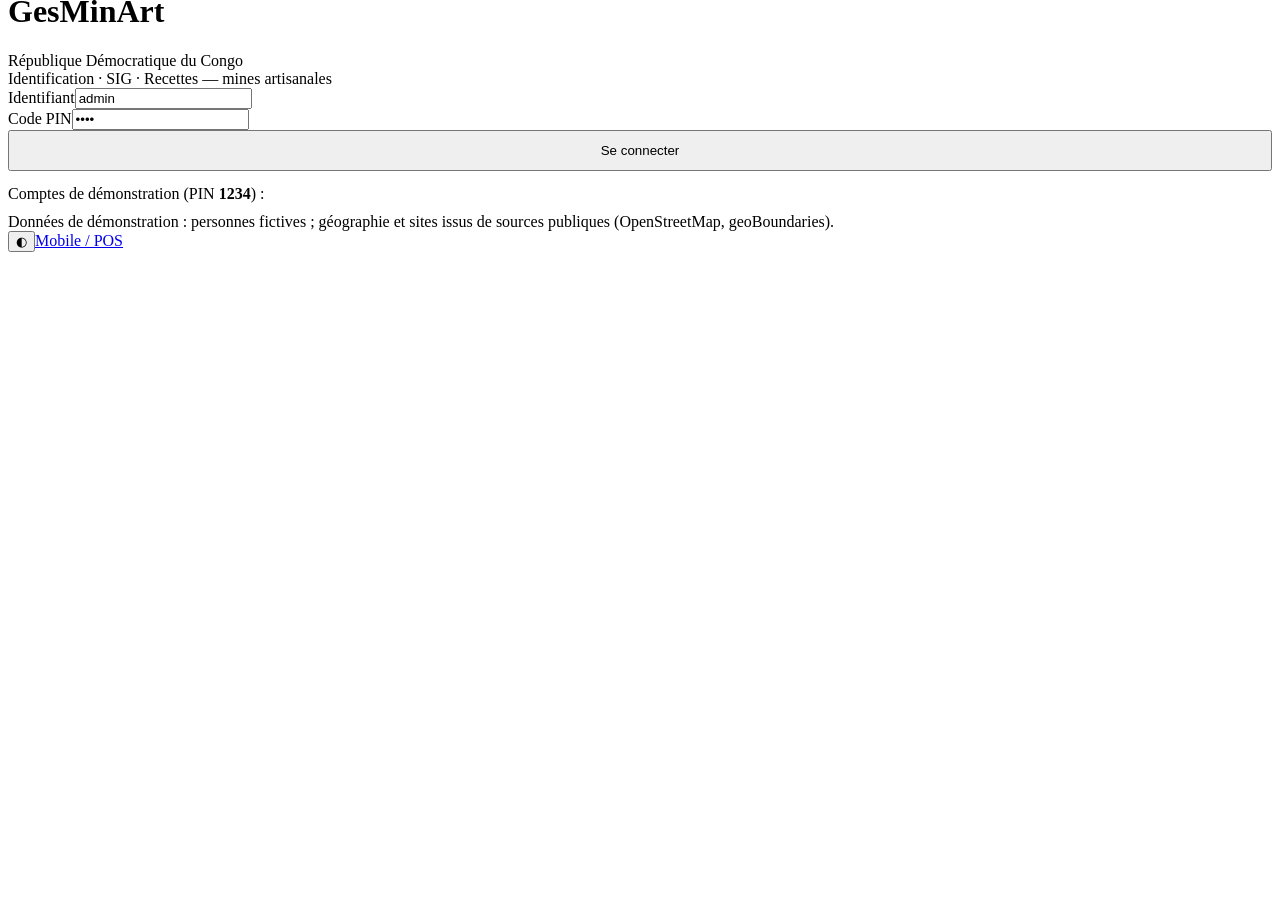
==== index.html @ d754324a "Sites repliques de demonstration (web et mobile), donnees fictives, lecture seule" ====
<!doctype html>
<html lang="fr">
<head><script>window.DEMO_BASE="/GesMinArt_Public";</script><script src="/GesMinArt_Public/demo-shim.js"></script>
<meta charset="utf-8">
<meta name="viewport" content="width=device-width, initial-scale=1">
<title>GesMinArt — Plateforme nationale des mines artisanales</title>
<meta name="theme-color" content="#0b1e3f">
<link rel="icon" href="/GesMinArt_Public/img/rdc-map.svg" type="image/svg+xml">
<link rel="stylesheet" href="/GesMinArt_Public/vendor/leaflet.css">
<link rel="stylesheet" href="/GesMinArt_Public/css/app.css">
</head>
<body>
<div id="login">
  <form class="login-box" id="loginForm" autocomplete="off">
    <div class="ruban" style="margin:-28px -28px 20px;border-radius:18px 18px 0 0"></div>
    <div class="brand"><div id="loginLogo"></div><div><h1>GesMinArt</h1><div class="sub">République Démocratique du Congo<br>Identification · SIG · Recettes — mines artisanales</div></div></div>
    <div class="f"><label for="lg">Identifiant</label><input id="lg" value="admin" required></div>
    <div class="f"><label for="pn">Code PIN</label><input id="pn" type="password" value="1234" required inputmode="numeric"></div>
    <button class="btn pri" style="width:100%;justify-content:center;padding:11px">Se connecter</button>
    <div id="lerr" class="alert bad" style="display:none;margin:12px 0 0"></div>
    <p class="muted small" style="margin:14px 0 4px">Comptes de démonstration (PIN <b>1234</b>) :</p>
    <div class="demo-users" id="demoUsers"></div>
    <p class="muted small" style="margin:10px 0 0">Données de démonstration : personnes fictives ; géographie et sites issus de sources publiques (OpenStreetMap, geoBoundaries).</p>
  </form>
</div>
<div id="shell">
  <aside class="nav" id="nav"></aside>
  <main><div class="top"><span class="crumb" id="crumb"></span><span class="sp"></span><span class="status" id="livestatus" title="Flux temps réel des institutions"></span><span class="status" id="netstatus"></span><button class="btn sm" id="themeBtn" title="Thème clair / sombre">◐</button><a class="btn sm" href="/GesMinArt_Public/m/" target="_blank" title="Ouvrir l'application mobile / POS">Mobile / POS</a></div>
  <div class="ruban"></div><div id="view"></div></main>
</div>
<div id="toast"></div>
<script src="/GesMinArt_Public/vendor/leaflet.js"></script>
<script src="/GesMinArt_Public/vendor/qrcode.js"></script>
<script type="module" src="/GesMinArt_Public/js/app.js"></script>
</body>
</html>
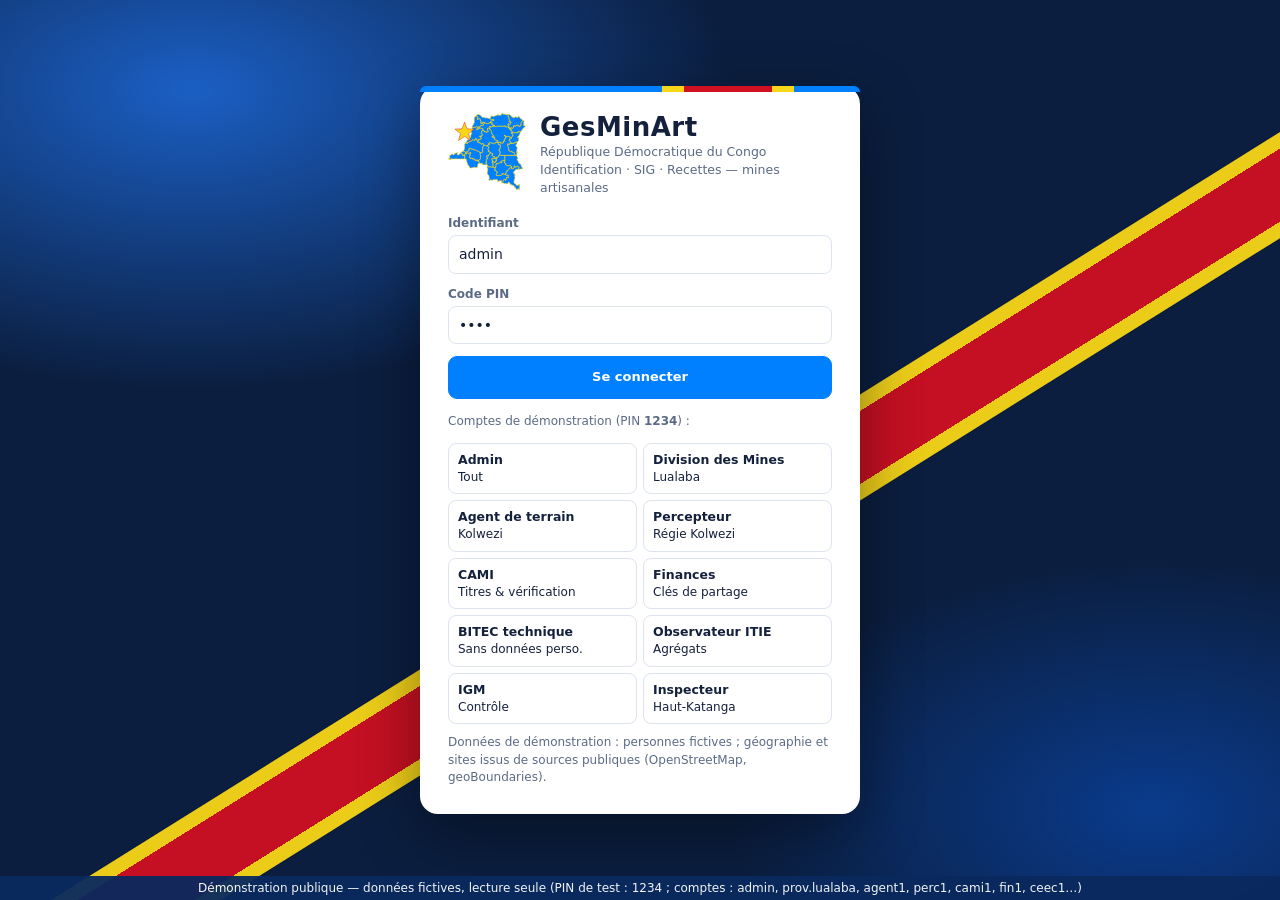
==== commit 39bda051: "Replique des sites web et mobile pour la racine d'un domaine (hebergement OVH)" ====
--- a/index.html
+++ b/index.html
@@ -1,13 +1,13 @@
 <!doctype html>
 <html lang="fr">
-<head><script>window.DEMO_BASE="/GesMinArt_Public";</script><script src="/GesMinArt_Public/demo-shim.js"></script>
+<head><script>window.DEMO_BASE="";</script><script src="/demo-shim.js"></script>
 <meta charset="utf-8">
 <meta name="viewport" content="width=device-width, initial-scale=1">
 <title>GesMinArt — Plateforme nationale des mines artisanales</title>
 <meta name="theme-color" content="#0b1e3f">
-<link rel="icon" href="/GesMinArt_Public/img/rdc-map.svg" type="image/svg+xml">
-<link rel="stylesheet" href="/GesMinArt_Public/vendor/leaflet.css">
-<link rel="stylesheet" href="/GesMinArt_Public/css/app.css">
+<link rel="icon" href="/img/rdc-map.svg" type="image/svg+xml">
+<link rel="stylesheet" href="/vendor/leaflet.css">
+<link rel="stylesheet" href="/css/app.css">
 </head>
 <body>
 <div id="login">
@@ -25,12 +25,12 @@
 </div>
 <div id="shell">
   <aside class="nav" id="nav"></aside>
-  <main><div class="top"><span class="crumb" id="crumb"></span><span class="sp"></span><span class="status" id="livestatus" title="Flux temps réel des institutions"></span><span class="status" id="netstatus"></span><button class="btn sm" id="themeBtn" title="Thème clair / sombre">◐</button><a class="btn sm" href="/GesMinArt_Public/m/" target="_blank" title="Ouvrir l'application mobile / POS">Mobile / POS</a></div>
+  <main><div class="top"><span class="crumb" id="crumb"></span><span class="sp"></span><span class="status" id="livestatus" title="Flux temps réel des institutions"></span><span class="status" id="netstatus"></span><button class="btn sm" id="themeBtn" title="Thème clair / sombre">◐</button><a class="btn sm" href="/m/" target="_blank" title="Ouvrir l'application mobile / POS">Mobile / POS</a></div>
   <div class="ruban"></div><div id="view"></div></main>
 </div>
 <div id="toast"></div>
-<script src="/GesMinArt_Public/vendor/leaflet.js"></script>
-<script src="/GesMinArt_Public/vendor/qrcode.js"></script>
-<script type="module" src="/GesMinArt_Public/js/app.js"></script>
+<script src="/vendor/leaflet.js"></script>
+<script src="/vendor/qrcode.js"></script>
+<script type="module" src="/js/app.js"></script>
 </body>
 </html>
--- a/vendor/leaflet.css
+++ b/vendor/leaflet.css
@@ -0,0 +1,661 @@
+/* required styles */
+
+.leaflet-pane,
+.leaflet-tile,
+.leaflet-marker-icon,
+.leaflet-marker-shadow,
+.leaflet-tile-container,
+.leaflet-pane > svg,
+.leaflet-pane > canvas,
+.leaflet-zoom-box,
+.leaflet-image-layer,
+.leaflet-layer {
+	position: absolute;
+	left: 0;
+	top: 0;
+	}
+.leaflet-container {
+	overflow: hidden;
+	}
+.leaflet-tile,
+.leaflet-marker-icon,
+.leaflet-marker-shadow {
+	-webkit-user-select: none;
+	   -moz-user-select: none;
+	        user-select: none;
+	  -webkit-user-drag: none;
+	}
+/* Prevents IE11 from highlighting tiles in blue */
+.leaflet-tile::selection {
+	background: transparent;
+}
+/* Safari renders non-retina tile on retina better with this, but Chrome is worse */
+.leaflet-safari .leaflet-tile {
+	image-rendering: -webkit-optimize-contrast;
+	}
+/* hack that prevents hw layers "stretching" when loading new tiles */
+.leaflet-safari .leaflet-tile-container {
+	width: 1600px;
+	height: 1600px;
+	-webkit-transform-origin: 0 0;
+	}
+.leaflet-marker-icon,
+.leaflet-marker-shadow {
+	display: block;
+	}
+/* .leaflet-container svg: reset svg max-width decleration shipped in Joomla! (joomla.org) 3.x */
+/* .leaflet-container img: map is broken in FF if you have max-width: 100% on tiles */
+.leaflet-container .leaflet-overlay-pane svg {
+	max-width: none !important;
+	max-height: none !important;
+	}
+.leaflet-container .leaflet-marker-pane img,
+.leaflet-container .leaflet-shadow-pane img,
+.leaflet-container .leaflet-tile-pane img,
+.leaflet-container img.leaflet-image-layer,
+.leaflet-container .leaflet-tile {
+	max-width: none !important;
+	max-height: none !important;
+	width: auto;
+	padding: 0;
+	}
+
+.leaflet-container img.leaflet-tile {
+	/* See: https://bugs.chromium.org/p/chromium/issues/detail?id=600120 */
+	mix-blend-mode: plus-lighter;
+}
+
+.leaflet-container.leaflet-touch-zoom {
+	-ms-touch-action: pan-x pan-y;
+	touch-action: pan-x pan-y;
+	}
+.leaflet-container.leaflet-touch-drag {
+	-ms-touch-action: pinch-zoom;
+	/* Fallback for FF which doesn't support pinch-zoom */
+	touch-action: none;
+	touch-action: pinch-zoom;
+}
+.leaflet-container.leaflet-touch-drag.leaflet-touch-zoom {
+	-ms-touch-action: none;
+	touch-action: none;
+}
+.leaflet-container {
+	-webkit-tap-highlight-color: transparent;
+}
+.leaflet-container a {
+	-webkit-tap-highlight-color: rgba(51, 181, 229, 0.4);
+}
+.leaflet-tile {
+	filter: inherit;
+	visibility: hidden;
+	}
+.leaflet-tile-loaded {
+	visibility: inherit;
+	}
+.leaflet-zoom-box {
+	width: 0;
+	height: 0;
+	-moz-box-sizing: border-box;
+	     box-sizing: border-box;
+	z-index: 800;
+	}
+/* workaround for https://bugzilla.mozilla.org/show_bug.cgi?id=888319 */
+.leaflet-overlay-pane svg {
+	-moz-user-select: none;
+	}
+
+.leaflet-pane         { z-index: 400; }
+
+.leaflet-tile-pane    { z-index: 200; }
+.leaflet-overlay-pane { z-index: 400; }
+.leaflet-shadow-pane  { z-index: 500; }
+.leaflet-marker-pane  { z-index: 600; }
+.leaflet-tooltip-pane   { z-index: 650; }
+.leaflet-popup-pane   { z-index: 700; }
+
+.leaflet-map-pane canvas { z-index: 100; }
+.leaflet-map-pane svg    { z-index: 200; }
+
+.leaflet-vml-shape {
+	width: 1px;
+	height: 1px;
+	}
+.lvml {
+	behavior: url(#default#VML);
+	display: inline-block;
+	position: absolute;
+	}
+
+
+/* control positioning */
+
+.leaflet-control {
+	position: relative;
+	z-index: 800;
+	pointer-events: visiblePainted; /* IE 9-10 doesn't have auto */
+	pointer-events: auto;
+	}
+.leaflet-top,
+.leaflet-bottom {
+	position: absolute;
+	z-index: 1000;
+	pointer-events: none;
+	}
+.leaflet-top {
+	top: 0;
+	}
+.leaflet-right {
+	right: 0;
+	}
+.leaflet-bottom {
+	bottom: 0;
+	}
+.leaflet-left {
+	left: 0;
+	}
+.leaflet-control {
+	float: left;
+	clear: both;
+	}
+.leaflet-right .leaflet-control {
+	float: right;
+	}
+.leaflet-top .leaflet-control {
+	margin-top: 10px;
+	}
+.leaflet-bottom .leaflet-control {
+	margin-bottom: 10px;
+	}
+.leaflet-left .leaflet-control {
+	margin-left: 10px;
+	}
+.leaflet-right .leaflet-control {
+	margin-right: 10px;
+	}
+
+
+/* zoom and fade animations */
+
+.leaflet-fade-anim .leaflet-popup {
+	opacity: 0;
+	-webkit-transition: opacity 0.2s linear;
+	   -moz-transition: opacity 0.2s linear;
+	        transition: opacity 0.2s linear;
+	}
+.leaflet-fade-anim .leaflet-map-pane .leaflet-popup {
+	opacity: 1;
+	}
+.leaflet-zoom-animated {
+	-webkit-transform-origin: 0 0;
+	    -ms-transform-origin: 0 0;
+	        transform-origin: 0 0;
+	}
+svg.leaflet-zoom-animated {
+	will-change: transform;
+}
+
+.leaflet-zoom-anim .leaflet-zoom-animated {
+	-webkit-transition: -webkit-transform 0.25s cubic-bezier(0,0,0.25,1);
+	   -moz-transition:    -moz-transform 0.25s cubic-bezier(0,0,0.25,1);
+	        transition:         transform 0.25s cubic-bezier(0,0,0.25,1);
+	}
+.leaflet-zoom-anim .leaflet-tile,
+.leaflet-pan-anim .leaflet-tile {
+	-webkit-transition: none;
+	   -moz-transition: none;
+	        transition: none;
+	}
+
+.leaflet-zoom-anim .leaflet-zoom-hide {
+	visibility: hidden;
+	}
+
+
+/* cursors */
+
+.leaflet-interactive {
+	cursor: pointer;
+	}
+.leaflet-grab {
+	cursor: -webkit-grab;
+	cursor:    -moz-grab;
+	cursor:         grab;
+	}
+.leaflet-crosshair,
+.leaflet-crosshair .leaflet-interactive {
+	cursor: crosshair;
+	}
+.leaflet-popup-pane,
+.leaflet-control {
+	cursor: auto;
+	}
+.leaflet-dragging .leaflet-grab,
+.leaflet-dragging .leaflet-grab .leaflet-interactive,
+.leaflet-dragging .leaflet-marker-draggable {
+	cursor: move;
+	cursor: -webkit-grabbing;
+	cursor:    -moz-grabbing;
+	cursor:         grabbing;
+	}
+
+/* marker & overlays interactivity */
+.leaflet-marker-icon,
+.leaflet-marker-shadow,
+.leaflet-image-layer,
+.leaflet-pane > svg path,
+.leaflet-tile-container {
+	pointer-events: none;
+	}
+
+.leaflet-marker-icon.leaflet-interactive,
+.leaflet-image-layer.leaflet-interactive,
+.leaflet-pane > svg path.leaflet-interactive,
+svg.leaflet-image-layer.leaflet-interactive path {
+	pointer-events: visiblePainted; /* IE 9-10 doesn't have auto */
+	pointer-events: auto;
+	}
+
+/* visual tweaks */
+
+.leaflet-container {
+	background: #ddd;
+	outline-offset: 1px;
+	}
+.leaflet-container a {
+	color: #0078A8;
+	}
+.leaflet-zoom-box {
+	border: 2px dotted #38f;
+	background: rgba(255,255,255,0.5);
+	}
+
+
+/* general typography */
+.leaflet-container {
+	font-family: "Helvetica Neue", Arial, Helvetica, sans-serif;
+	font-size: 12px;
+	font-size: 0.75rem;
+	line-height: 1.5;
+	}
+
+
+/* general toolbar styles */
+
+.leaflet-bar {
+	box-shadow: 0 1px 5px rgba(0,0,0,0.65);
+	border-radius: 4px;
+	}
+.leaflet-bar a {
+	background-color: #fff;
+	border-bottom: 1px solid #ccc;
+	width: 26px;
+	height: 26px;
+	line-height: 26px;
+	display: block;
+	text-align: center;
+	text-decoration: none;
+	color: black;
+	}
+.leaflet-bar a,
+.leaflet-control-layers-toggle {
+	background-position: 50% 50%;
+	background-repeat: no-repeat;
+	display: block;
+	}
+.leaflet-bar a:hover,
+.leaflet-bar a:focus {
+	background-color: #f4f4f4;
+	}
+.leaflet-bar a:first-child {
+	border-top-left-radius: 4px;
+	border-top-right-radius: 4px;
+	}
+.leaflet-bar a:last-child {
+	border-bottom-left-radius: 4px;
+	border-bottom-right-radius: 4px;
+	border-bottom: none;
+	}
+.leaflet-bar a.leaflet-disabled {
+	cursor: default;
+	background-color: #f4f4f4;
+	color: #bbb;
+	}
+
+.leaflet-touch .leaflet-bar a {
+	width: 30px;
+	height: 30px;
+	line-height: 30px;
+	}
+.leaflet-touch .leaflet-bar a:first-child {
+	border-top-left-radius: 2px;
+	border-top-right-radius: 2px;
+	}
+.leaflet-touch .leaflet-bar a:last-child {
+	border-bottom-left-radius: 2px;
+	border-bottom-right-radius: 2px;
+	}
+
+/* zoom control */
+
+.leaflet-control-zoom-in,
+.leaflet-control-zoom-out {
+	font: bold 18px 'Lucida Console', Monaco, monospace;
+	text-indent: 1px;
+	}
+
+.leaflet-touch .leaflet-control-zoom-in, .leaflet-touch .leaflet-control-zoom-out  {
+	font-size: 22px;
+	}
+
+
+/* layers control */
+
+.leaflet-control-layers {
+	box-shadow: 0 1px 5px rgba(0,0,0,0.4);
+	background: #fff;
+	border-radius: 5px;
+	}
+.leaflet-control-layers-toggle {
+	background-image: url(images/layers.png);
+	width: 36px;
+	height: 36px;
+	}
+.leaflet-retina .leaflet-control-layers-toggle {
+	background-image: url(images/layers-2x.png);
+	background-size: 26px 26px;
+	}
+.leaflet-touch .leaflet-control-layers-toggle {
+	width: 44px;
+	height: 44px;
+	}
+.leaflet-control-layers .leaflet-control-layers-list,
+.leaflet-control-layers-expanded .leaflet-control-layers-toggle {
+	display: none;
+	}
+.leaflet-control-layers-expanded .leaflet-control-layers-list {
+	display: block;
+	position: relative;
+	}
+.leaflet-control-layers-expanded {
+	padding: 6px 10px 6px 6px;
+	color: #333;
+	background: #fff;
+	}
+.leaflet-control-layers-scrollbar {
+	overflow-y: scroll;
+	overflow-x: hidden;
+	padding-right: 5px;
+	}
+.leaflet-control-layers-selector {
+	margin-top: 2px;
+	position: relative;
+	top: 1px;
+	}
+.leaflet-control-layers label {
+	display: block;
+	font-size: 13px;
+	font-size: 1.08333em;
+	}
+.leaflet-control-layers-separator {
+	height: 0;
+	border-top: 1px solid #ddd;
+	margin: 5px -10px 5px -6px;
+	}
+
+/* Default icon URLs */
+.leaflet-default-icon-path { /* used only in path-guessing heuristic, see L.Icon.Default */
+	background-image: url(images/marker-icon.png);
+	}
+
+
+/* attribution and scale controls */
+
+.leaflet-container .leaflet-control-attribution {
+	background: #fff;
+	background: rgba(255, 255, 255, 0.8);
+	margin: 0;
+	}
+.leaflet-control-attribution,
+.leaflet-control-scale-line {
+	padding: 0 5px;
+	color: #333;
+	line-height: 1.4;
+	}
+.leaflet-control-attribution a {
+	text-decoration: none;
+	}
+.leaflet-control-attribution a:hover,
+.leaflet-control-attribution a:focus {
+	text-decoration: underline;
+	}
+.leaflet-attribution-flag {
+	display: inline !important;
+	vertical-align: baseline !important;
+	width: 1em;
+	height: 0.6669em;
+	}
+.leaflet-left .leaflet-control-scale {
+	margin-left: 5px;
+	}
+.leaflet-bottom .leaflet-control-scale {
+	margin-bottom: 5px;
+	}
+.leaflet-control-scale-line {
+	border: 2px solid #777;
+	border-top: none;
+	line-height: 1.1;
+	padding: 2px 5px 1px;
+	white-space: nowrap;
+	-moz-box-sizing: border-box;
+	     box-sizing: border-box;
+	background: rgba(255, 255, 255, 0.8);
+	text-shadow: 1px 1px #fff;
+	}
+.leaflet-control-scale-line:not(:first-child) {
+	border-top: 2px solid #777;
+	border-bottom: none;
+	margin-top: -2px;
+	}
+.leaflet-control-scale-line:not(:first-child):not(:last-child) {
+	border-bottom: 2px solid #777;
+	}
+
+.leaflet-touch .leaflet-control-attribution,
+.leaflet-touch .leaflet-control-layers,
+.leaflet-touch .leaflet-bar {
+	box-shadow: none;
+	}
+.leaflet-touch .leaflet-control-layers,
+.leaflet-touch .leaflet-bar {
+	border: 2px solid rgba(0,0,0,0.2);
+	background-clip: padding-box;
+	}
+
+
+/* popup */
+
+.leaflet-popup {
+	position: absolute;
+	text-align: center;
+	margin-bottom: 20px;
+	}
+.leaflet-popup-content-wrapper {
+	padding: 1px;
+	text-align: left;
+	border-radius: 12px;
+	}
+.leaflet-popup-content {
+	margin: 13px 24px 13px 20px;
+	line-height: 1.3;
+	font-size: 13px;
+	font-size: 1.08333em;
+	min-height: 1px;
+	}
+.leaflet-popup-content p {
+	margin: 17px 0;
+	margin: 1.3em 0;
+	}
+.leaflet-popup-tip-container {
+	width: 40px;
+	height: 20px;
+	position: absolute;
+	left: 50%;
+	margin-top: -1px;
+	margin-left: -20px;
+	overflow: hidden;
+	pointer-events: none;
+	}
+.leaflet-popup-tip {
+	width: 17px;
+	height: 17px;
+	padding: 1px;
+
+	margin: -10px auto 0;
+	pointer-events: auto;
+
+	-webkit-transform: rotate(45deg);
+	   -moz-transform: rotate(45deg);
+	    -ms-transform: rotate(45deg);
+	        transform: rotate(45deg);
+	}
+.leaflet-popup-content-wrapper,
+.leaflet-popup-tip {
+	background: white;
+	color: #333;
+	box-shadow: 0 3px 14px rgba(0,0,0,0.4);
+	}
+.leaflet-container a.leaflet-popup-close-button {
+	position: absolute;
+	top: 0;
+	right: 0;
+	border: none;
+	text-align: center;
+	width: 24px;
+	height: 24px;
+	font: 16px/24px Tahoma, Verdana, sans-serif;
+	color: #757575;
+	text-decoration: none;
+	background: transparent;
+	}
+.leaflet-container a.leaflet-popup-close-button:hover,
+.leaflet-container a.leaflet-popup-close-button:focus {
+	color: #585858;
+	}
+.leaflet-popup-scrolled {
+	overflow: auto;
+	}
+
+.leaflet-oldie .leaflet-popup-content-wrapper {
+	-ms-zoom: 1;
+	}
+.leaflet-oldie .leaflet-popup-tip {
+	width: 24px;
+	margin: 0 auto;
+
+	-ms-filter: "progid:DXImageTransform.Microsoft.Matrix(M11=0.70710678, M12=0.70710678, M21=-0.70710678, M22=0.70710678)";
+	filter: progid:DXImageTransform.Microsoft.Matrix(M11=0.70710678, M12=0.70710678, M21=-0.70710678, M22=0.70710678);
+	}
+
+.leaflet-oldie .leaflet-control-zoom,
+.leaflet-oldie .leaflet-control-layers,
+.leaflet-oldie .leaflet-popup-content-wrapper,
+.leaflet-oldie .leaflet-popup-tip {
+	border: 1px solid #999;
+	}
+
+
+/* div icon */
+
+.leaflet-div-icon {
+	background: #fff;
+	border: 1px solid #666;
+	}
+
+
+/* Tooltip */
+/* Base styles for the element that has a tooltip */
+.leaflet-tooltip {
+	position: absolute;
+	padding: 6px;
+	background-color: #fff;
+	border: 1px solid #fff;
+	border-radius: 3px;
+	color: #222;
+	white-space: nowrap;
+	-webkit-user-select: none;
+	-moz-user-select: none;
+	-ms-user-select: none;
+	user-select: none;
+	pointer-events: none;
+	box-shadow: 0 1px 3px rgba(0,0,0,0.4);
+	}
+.leaflet-tooltip.leaflet-interactive {
+	cursor: pointer;
+	pointer-events: auto;
+	}
+.leaflet-tooltip-top:before,
+.leaflet-tooltip-bottom:before,
+.leaflet-tooltip-left:before,
+.leaflet-tooltip-right:before {
+	position: absolute;
+	pointer-events: none;
+	border: 6px solid transparent;
+	background: transparent;
+	content: "";
+	}
+
+/* Directions */
+
+.leaflet-tooltip-bottom {
+	margin-top: 6px;
+}
+.leaflet-tooltip-top {
+	margin-top: -6px;
+}
+.leaflet-tooltip-bottom:before,
+.leaflet-tooltip-top:before {
+	left: 50%;
+	margin-left: -6px;
+	}
+.leaflet-tooltip-top:before {
+	bottom: 0;
+	margin-bottom: -12px;
+	border-top-color: #fff;
+	}
+.leaflet-tooltip-bottom:before {
+	top: 0;
+	margin-top: -12px;
+	margin-left: -6px;
+	border-bottom-color: #fff;
+	}
+.leaflet-tooltip-left {
+	margin-left: -6px;
+}
+.leaflet-tooltip-right {
+	margin-left: 6px;
+}
+.leaflet-tooltip-left:before,
+.leaflet-tooltip-right:before {
+	top: 50%;
+	margin-top: -6px;
+	}
+.leaflet-tooltip-left:before {
+	right: 0;
+	margin-right: -12px;
+	border-left-color: #fff;
+	}
+.leaflet-tooltip-right:before {
+	left: 0;
+	margin-left: -12px;
+	border-right-color: #fff;
+	}
+
+/* Printing */
+
+@media print {
+	/* Prevent printers from removing background-images of controls. */
+	.leaflet-control {
+		-webkit-print-color-adjust: exact;
+		print-color-adjust: exact;
+		}
+	}
--- a/css/app.css
+++ b/css/app.css
@@ -0,0 +1,90 @@
+/* GesMinArt — thème « Drapeau RDC » : bleu ciel #007FFF, jaune #F7D618, rouge #CE1021, étoile, silhouette du pays. */
+:root {
+  --bleu: #007FFF; --bleu-600: #0066cc; --bleu-900: #0a2a5e; --nuit: #0b1e3f;
+  --jaune: #F7D618; --jaune-700: #b99d00; --rouge: #CE1021; --vert: #1a9b5b; --orange: #e8890c;
+  --bg: #f3f6fb; --carte: #ffffff; --texte: #14213d; --doux: #5b6b86; --bord: #dde4f0; --ombre: 0 1px 2px rgba(11,30,63,.06), 0 4px 16px rgba(11,30,63,.06);
+  --r: 12px; --sidebar: 248px;
+}
+:root[data-theme="dark"] { --bg: #0a1426; --carte: #11203d; --texte: #e8eefb; --doux: #93a4c4; --bord: #223458; --ombre: 0 1px 2px rgba(0,0,0,.4); --bleu-900: #cfe2ff; }
+* { box-sizing: border-box; } html, body { height: 100%; }
+body { margin: 0; font: 14px/1.45 "Segoe UI", system-ui, -apple-system, Roboto, sans-serif; color: var(--texte); background: var(--bg); }
+h1, h2, h3 { margin: 0; line-height: 1.2; } h1 { font-size: 22px; } h2 { font-size: 16px; } h3 { font-size: 14px; }
+a { color: var(--bleu-600); text-decoration: none; } a:hover { text-decoration: underline; }
+button, input, select, textarea { font: inherit; color: inherit; }
+.mono { font-family: ui-monospace, Consolas, monospace; font-size: 12.5px; }
+
+/* Ruban diagonal du drapeau (rouge bordé de jaune sur fond bleu) */
+.ruban { height: 6px; background: linear-gradient(90deg, var(--bleu) 0 55%, var(--jaune) 55% 60%, var(--rouge) 60% 80%, var(--jaune) 80% 85%, var(--bleu) 85%); }
+
+/* Connexion */
+#login { min-height: 100%; display: grid; place-items: center; padding: 24px; background: radial-gradient(900px 500px at 15% 10%, #1b5fc4 0, transparent 60%), radial-gradient(700px 420px at 90% 90%, #0a3b8c 0, transparent 60%), var(--nuit); position: relative; overflow: hidden; }
+#login::before { content: ""; position: absolute; width: 140%; height: 90px; background: linear-gradient(var(--jaune) 0 14px, var(--rouge) 14px 76px, var(--jaune) 76px 90px); transform: rotate(-32deg); left: -20%; top: 60%; opacity: .95; box-shadow: 0 0 0 1px rgba(0,0,0,.1); }
+.login-box { position: relative; z-index: 1; width: min(440px, 100%); background: var(--carte); border-radius: 18px; padding: 28px; box-shadow: 0 20px 60px rgba(0,0,0,.4); }
+.login-box .brand { display: flex; gap: 14px; align-items: center; margin-bottom: 18px; }
+.login-box svg.logo { width: 78px; height: auto; } .login-box h1 { font-size: 26px; letter-spacing: .5px; } .login-box .sub { color: var(--doux); font-size: 12.5px; }
+.demo-users { display: grid; grid-template-columns: 1fr 1fr; gap: 6px; margin: 12px 0 4px; } .demo-users button { text-align: left; padding: 7px 9px; border: 1px solid var(--bord); border-radius: 8px; background: transparent; cursor: pointer; font-size: 12px; } .demo-users button:hover { border-color: var(--bleu); background: rgba(0,127,255,.06); } .demo-users b { display: block; font-size: 12.5px; }
+
+/* Coque */
+#shell { display: none; min-height: 100%; } body.auth #shell { display: grid; grid-template-columns: var(--sidebar) 1fr; } body.auth #login { display: none; }
+aside.nav { background: var(--nuit); color: #dbe6ff; position: sticky; top: 0; height: 100vh; display: flex; flex-direction: column; overflow-y: auto; }
+.nav .head { padding: 16px 16px 12px; display: flex; gap: 10px; align-items: center; } .nav .head svg { width: 44px; height: auto; flex: none; } .nav .head b { font-size: 17px; letter-spacing: .6px; color: #fff; display: block; } .nav .head small { color: #8fa6d6; font-size: 11px; }
+.nav .ruban { margin: 0 16px 8px; border-radius: 3px; }
+.nav a.item { display: flex; align-items: center; gap: 10px; padding: 9px 16px; color: #c3d2f3; border-left: 3px solid transparent; cursor: pointer; font-size: 13.5px; } .nav a.item:hover { background: rgba(255,255,255,.05); text-decoration: none; } .nav a.item.on { background: rgba(0,127,255,.18); color: #fff; border-left-color: var(--jaune); font-weight: 600; }
+.nav a.item .ic { width: 18px; text-align: center; opacity: .9; } .nav .grp { padding: 14px 16px 4px; font-size: 10.5px; letter-spacing: 1.2px; color: #6f86b8; text-transform: uppercase; }
+.nav .badge { margin-left: auto; background: var(--rouge); color: #fff; border-radius: 10px; font-size: 11px; padding: 0 7px; }
+.nav .foot { margin-top: auto; padding: 12px 16px; font-size: 12px; color: #8fa6d6; border-top: 1px solid rgba(255,255,255,.08); } .nav .foot b { color: #fff; display: block; font-size: 13px; }
+.nav .foot .lnk { color: var(--jaune); cursor: pointer; margin-right: 12px; }
+main { min-width: 0; display: flex; flex-direction: column; }
+.top { display: flex; align-items: center; gap: 12px; padding: 12px 24px; background: var(--carte); border-bottom: 1px solid var(--bord); position: sticky; top: 0; z-index: 500; }
+.top .crumb { color: var(--doux); font-size: 12.5px; } .top .sp { flex: 1; } .top .status { font-size: 12px; display: flex; align-items: center; gap: 6px; color: var(--doux); } .dot { width: 8px; height: 8px; border-radius: 50%; background: var(--vert); display: inline-block; } .dot.off { background: var(--rouge); }
+#view { padding: 22px 24px 60px; max-width: 1500px; width: 100%; }
+.pagehead { display: flex; align-items: flex-end; gap: 14px; margin-bottom: 16px; flex-wrap: wrap; } .pagehead p { margin: 4px 0 0; color: var(--doux); } .pagehead .sp { flex: 1; }
+
+/* Composants */
+.card { background: var(--carte); border: 1px solid var(--bord); border-radius: var(--r); box-shadow: var(--ombre); padding: 16px; } .card > h2 { margin-bottom: 10px; display: flex; align-items: center; gap: 8px; } .card > h2 small { color: var(--doux); font-weight: 400; font-size: 12px; margin-left: auto; }
+.grid { display: grid; gap: 16px; } .g2 { grid-template-columns: repeat(2, minmax(0,1fr)); } .g3 { grid-template-columns: repeat(3, minmax(0,1fr)); } .g4 { grid-template-columns: repeat(4, minmax(0,1fr)); } .g-main { grid-template-columns: minmax(0, 1.6fr) minmax(0, 1fr); }
+.kpi { position: relative; overflow: hidden; } .kpi .v { font-size: 28px; font-weight: 700; letter-spacing: -.5px; } .kpi .l { color: var(--doux); font-size: 12.5px; } .kpi .s { font-size: 12px; margin-top: 4px; color: var(--doux); } .kpi::after { content: ""; position: absolute; right: -14px; top: -14px; width: 54px; height: 54px; border-radius: 50%; background: var(--acc, var(--bleu)); opacity: .14; } .kpi.b { --acc: var(--bleu); } .kpi.j { --acc: var(--jaune); } .kpi.r { --acc: var(--rouge); } .kpi.v2 { --acc: var(--vert); }
+.btn { display: inline-flex; align-items: center; gap: 6px; border: 1px solid var(--bord); background: var(--carte); border-radius: 9px; padding: 8px 14px; cursor: pointer; font-weight: 600; font-size: 13px; } .btn:hover { border-color: var(--bleu); } .btn.pri { background: var(--bleu); border-color: var(--bleu); color: #fff; } .btn.pri:hover { background: var(--bleu-600); } .btn.warn { background: var(--rouge); border-color: var(--rouge); color: #fff; } .btn.jaune { background: var(--jaune); border-color: var(--jaune); color: #3a3000; } .btn.sm { padding: 4px 9px; font-size: 12px; } .btn:disabled { opacity: .5; cursor: not-allowed; }
+input, select, textarea { width: 100%; padding: 8px 10px; border: 1px solid var(--bord); border-radius: 8px; background: var(--carte); } input:focus, select:focus, textarea:focus { outline: 2px solid rgba(0,127,255,.35); border-color: var(--bleu); }
+label { display: block; font-size: 12px; color: var(--doux); margin-bottom: 3px; font-weight: 600; } .f { margin-bottom: 12px; } .row { display: flex; gap: 10px; align-items: flex-end; flex-wrap: wrap; } .row > * { flex: 1; min-width: 130px; } .row > .auto { flex: none; min-width: 0; }
+.tbl { width: 100%; border-collapse: collapse; font-size: 13px; } .tbl th { text-align: left; font-size: 11.5px; color: var(--doux); text-transform: uppercase; letter-spacing: .5px; padding: 8px 10px; border-bottom: 2px solid var(--bord); position: sticky; top: 0; background: var(--carte); } .tbl td { padding: 8px 10px; border-bottom: 1px solid var(--bord); vertical-align: middle; } .tbl tr.click { cursor: pointer; } .tbl tr.click:hover td { background: rgba(0,127,255,.06); } .tbl .num { text-align: right; font-variant-numeric: tabular-nums; } .scroll { overflow: auto; max-height: 560px; }
+.pill { display: inline-block; padding: 1px 9px; border-radius: 20px; font-size: 11.5px; font-weight: 600; background: #e7edf8; color: #2a3b61; white-space: nowrap; } .pill.ok { background: #d9f3e6; color: #0b6b3a; } .pill.warn { background: #fff0cc; color: #8a5a00; } .pill.bad { background: #fde0e3; color: #a10b1a; } .pill.info { background: #dcebff; color: #0b4fa8; } .pill.mute { background: #eceff5; color: #6b7a96; }
+:root[data-theme="dark"] .pill { background: #1c2f55; color: #bcd0f5; } :root[data-theme="dark"] .pill.ok { background: #0f3b27; color: #7be2ab; } :root[data-theme="dark"] .pill.warn { background: #4a3908; color: #ffd36a; } :root[data-theme="dark"] .pill.bad { background: #4a1119; color: #ff98a3; } :root[data-theme="dark"] .pill.info { background: #10366a; color: #9cc8ff; }
+.tabs { display: flex; gap: 4px; border-bottom: 2px solid var(--bord); margin-bottom: 14px; flex-wrap: wrap; } .tabs button { background: none; border: none; padding: 9px 14px; cursor: pointer; font-weight: 600; color: var(--doux); border-bottom: 3px solid transparent; margin-bottom: -2px; } .tabs button.on { color: var(--bleu-600); border-bottom-color: var(--jaune); }
+.alert { padding: 10px 14px; border-radius: 10px; border-left: 4px solid var(--bleu); background: rgba(0,127,255,.08); margin-bottom: 12px; font-size: 13px; } .alert.warn { border-color: var(--jaune); background: rgba(247,214,24,.15); } .alert.bad { border-color: var(--rouge); background: rgba(206,16,33,.08); } .alert.ok { border-color: var(--vert); background: rgba(26,155,91,.1); }
+.muted { color: var(--doux); } .small { font-size: 12px; } .right { text-align: right; } .mt { margin-top: 14px; } .flex { display: flex; gap: 10px; align-items: center; } .wrap { flex-wrap: wrap; } .sp { flex: 1; }
+.bar { height: 8px; background: var(--bord); border-radius: 6px; overflow: hidden; } .bar > i { display: block; height: 100%; background: linear-gradient(90deg, var(--bleu), #4da3ff); }
+.modal-bg { position: fixed; inset: 0; background: rgba(5,15,35,.55); display: grid; place-items: center; z-index: 2000; padding: 20px; } .modal { background: var(--carte); border-radius: 16px; max-width: 880px; width: 100%; max-height: 92vh; overflow: auto; padding: 22px; box-shadow: 0 20px 70px rgba(0,0,0,.45); } .modal .mh { display: flex; align-items: center; gap: 10px; margin-bottom: 14px; } .modal .mh h2 { flex: 1; font-size: 18px; } .x { background: none; border: none; font-size: 22px; cursor: pointer; color: var(--doux); }
+#toast { position: fixed; bottom: 20px; right: 20px; z-index: 3000; display: flex; flex-direction: column; gap: 8px; } .toast { background: var(--nuit); color: #fff; padding: 11px 16px; border-radius: 10px; border-left: 4px solid var(--jaune); box-shadow: 0 8px 24px rgba(0,0,0,.3); max-width: 380px; font-size: 13px; } .toast.bad { border-color: var(--rouge); } .toast.ok { border-color: var(--vert); }
+.kv { display: grid; grid-template-columns: 150px 1fr; gap: 6px 12px; font-size: 13px; } .kv dt { color: var(--doux); } .kv dd { margin: 0; }
+.avatar { width: 38px; height: 38px; border-radius: 50%; display: grid; place-items: center; font-weight: 700; color: #fff; background: var(--bleu); flex: none; overflow: hidden; } .avatar img { width: 100%; height: 100%; object-fit: cover; }
+.four { display: grid; grid-template-columns: repeat(4, 1fr); gap: 8px; } .four > div { border: 1px solid var(--bord); border-radius: 10px; padding: 9px 10px; } .four small { color: var(--doux); display: block; font-size: 11px; text-transform: uppercase; letter-spacing: .4px; margin-bottom: 3px; }
+
+/* Cartes SIG */
+.mapbox { height: 560px; border-radius: var(--r); border: 1px solid var(--bord); overflow: hidden; position: relative; } .map-side { display: grid; grid-template-columns: minmax(0,1fr) 340px; gap: 16px; } .legend { position: absolute; bottom: 12px; left: 12px; z-index: 600; background: rgba(255,255,255,.94); color: #14213d; padding: 8px 10px; border-radius: 8px; font-size: 12px; box-shadow: var(--ombre); } .legend i { display: inline-block; width: 11px; height: 11px; border-radius: 50%; margin-right: 6px; vertical-align: -1px; }
+.leaflet-container { font: inherit; background: #cfe3ff; }
+.chk { display: flex; gap: 8px; align-items: center; margin-bottom: 4px; font-size: 13px; } .chk input { width: auto; }
+
+/* Carte d'identité biométrique CR80 (85,6 × 54 mm) */
+.idc-wrap { display: flex; gap: 18px; flex-wrap: wrap; } .idc { width: 428px; height: 270px; border-radius: 16px; position: relative; overflow: hidden; color: #0b1e3f; background: #fff; box-shadow: 0 6px 24px rgba(11,30,63,.28); font-family: "Segoe UI", system-ui, sans-serif; flex: none; --acc: var(--bleu); }
+.idc .bg { position: absolute; inset: 0; background: linear-gradient(135deg, #f4f9ff 0%, #e7f1ff 55%, #fff6cc 100%); } .idc .watermark { position: absolute; right: -30px; bottom: -34px; width: 270px; opacity: .13; } .idc .diag { position: absolute; left: -40px; top: 74px; width: 560px; height: 46px; transform: rotate(-12deg); background: linear-gradient(var(--jaune) 0 7px, var(--rouge) 7px 39px, var(--jaune) 39px 46px); opacity: .0; }
+.idc .hd { position: relative; display: flex; align-items: center; gap: 9px; padding: 9px 12px; background: var(--acc); color: #fff; } .idc .hd svg.map { width: 34px; height: auto; flex: none; } .idc .hd b { font-size: 10.5px; letter-spacing: .5px; display: block; line-height: 1.15; } .idc .hd small { font-size: 8.5px; opacity: .9; display: block; } .idc .hd .star { margin-left: auto; width: 24px; height: 24px; } .idc .hd::after { content: ""; position: absolute; left: 0; right: 0; bottom: 0; height: 4px; background: linear-gradient(90deg, var(--jaune) 0 60%, var(--rouge) 60%); }
+.idc .bd { position: relative; display: grid; grid-template-columns: 104px 1fr; gap: 12px; padding: 12px; } .idc .ph { width: 104px; height: 128px; border-radius: 8px; background: #cfdcf2; border: 2px solid var(--acc); overflow: hidden; display: grid; place-items: center; font-size: 36px; font-weight: 700; color: #fff; } .idc .ph img { width: 100%; height: 100%; object-fit: cover; }
+.idc .nm { font-size: 17px; font-weight: 800; line-height: 1.1; letter-spacing: .2px; text-transform: uppercase; } .idc .pn { font-size: 13px; margin-bottom: 6px; } .idc dl { margin: 0; display: grid; grid-template-columns: auto 1fr; gap: 2px 8px; font-size: 10.5px; } .idc dt { color: #4b5d80; text-transform: uppercase; font-size: 8.5px; letter-spacing: .4px; padding-top: 2px; } .idc dd { margin: 0; font-weight: 600; }
+.idc .cat { position: absolute; right: 12px; top: 56px; width: 46px; height: 46px; border-radius: 50%; background: var(--acc); color: #fff; display: grid; place-items: center; font-size: 25px; font-weight: 800; border: 3px solid #fff; box-shadow: 0 2px 8px rgba(0,0,0,.25); } .idc .cat.A { background: var(--rouge); } .idc .cat.B { background: var(--jaune); color: #3a3000; }
+.idc .ft { position: absolute; left: 0; right: 0; bottom: 0; padding: 6px 12px; display: flex; justify-content: space-between; align-items: center; font-size: 9.5px; background: rgba(11,30,63,.92); color: #fff; font-family: ui-monospace, Consolas, monospace; letter-spacing: .5px; }
+.idc.back .bd2 { position: relative; padding: 14px 14px 0; display: grid; grid-template-columns: 1fr 112px; gap: 12px; font-size: 9.5px; line-height: 1.35; } .idc.back .qr { width: 112px; height: 112px; background: #fff; padding: 4px; border-radius: 6px; } .idc.back .qr svg { width: 100%; height: 100%; display: block; } .idc.back .sig { margin-top: 10px; border-top: 1px dashed #5b6b86; padding-top: 3px; font-size: 8.5px; color: #4b5d80; } .idc.back .chip { width: 44px; height: 34px; border-radius: 6px; background: linear-gradient(135deg, #f7e08a, #c9a227); margin-bottom: 8px; } .idc.back .mrz { position: absolute; left: 0; right: 0; bottom: 30px; padding: 0 14px; font-family: ui-monospace, Consolas, monospace; font-size: 11px; letter-spacing: 1.4px; color: #14213d; line-height: 1.25; word-break: break-all; }
+.idc.compact { height: 270px; } .idc.noqrmap .watermark { display: none; }
+
+@media (max-width: 1100px) { body.auth #shell { grid-template-columns: 1fr; } aside.nav { position: static; height: auto; flex-direction: row; flex-wrap: wrap; } .g4 { grid-template-columns: repeat(2, 1fr); } .g-main, .map-side, .g3, .g2 { grid-template-columns: 1fr; } .nav .grp, .nav .foot { display: none; } .nav .head { width: 100%; } }
+@media print { aside.nav, .top, .noprint { display: none !important; } body.auth #shell { display: block; } #view { padding: 0; } }
+
+/* Légende de la carte du tableau de bord */
+.idm-lgd { background: rgba(255,255,255,.95); color: #14213d; padding: 8px 10px; border-radius: 8px; font-size: 12px; box-shadow: var(--ombre); margin: 0 0 12px 12px !important; } .leaflet-control .btn.sm { box-shadow: var(--ombre); }
+#pdet .card h3 { margin-bottom: 6px; }
+
+.idc .ph { position: relative; overflow: hidden; } .idc .ph .spec { position: absolute; left: 0; right: 0; bottom: 0; background: rgba(206,17,38,.88); color: #fff; font-size: 9px; font-weight: 700; letter-spacing: 1.5px; text-align: center; padding: 2px 0; }
+.mapsrc { font-size: 11px; color: var(--doux); padding: 4px 2px 0; }
+.aperc-bar { display: flex; gap: 10px; align-items: center; flex-wrap: wrap; margin-bottom: 10px; }
+.aperc-wrap { overflow: auto; background: #8a97b0; border-radius: 10px; padding: 0; }
+.aperc { border: 0; background: #fff; display: block; box-shadow: 0 2px 12px rgba(0,0,0,.35); }
